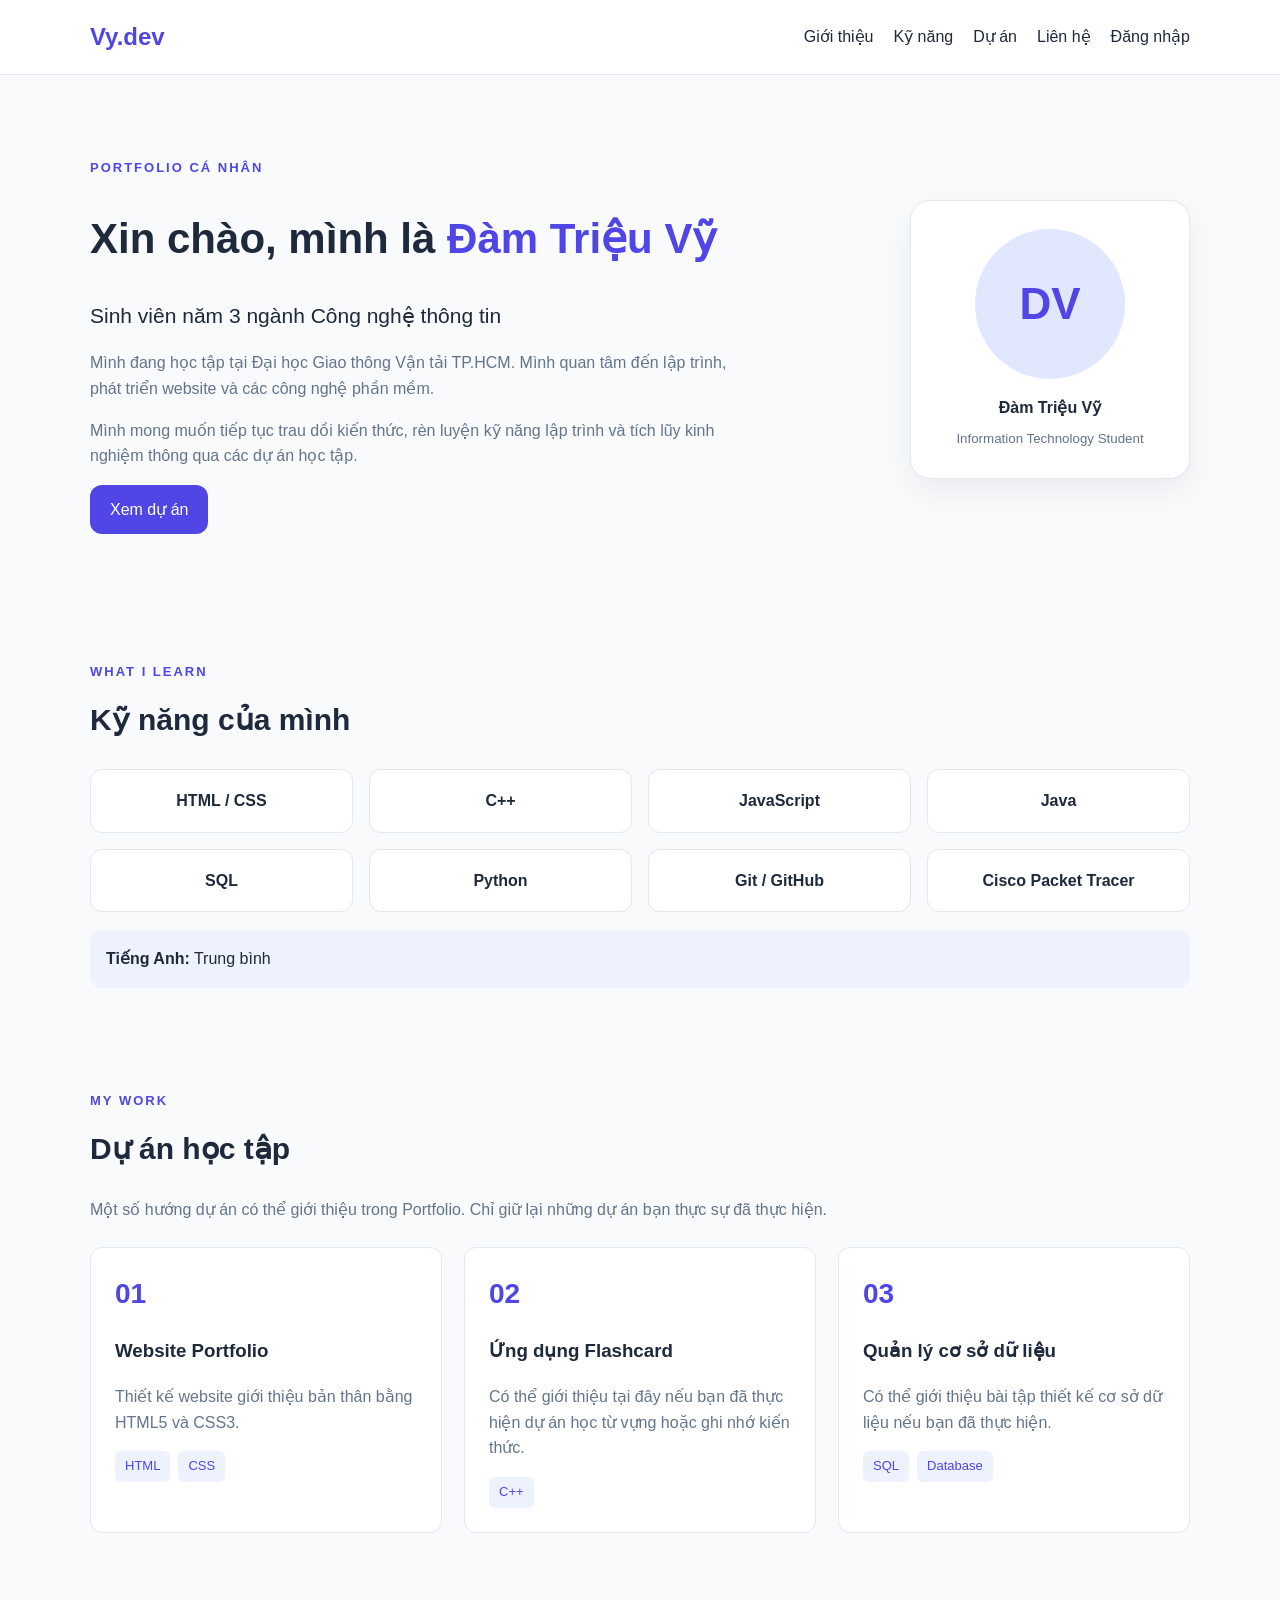
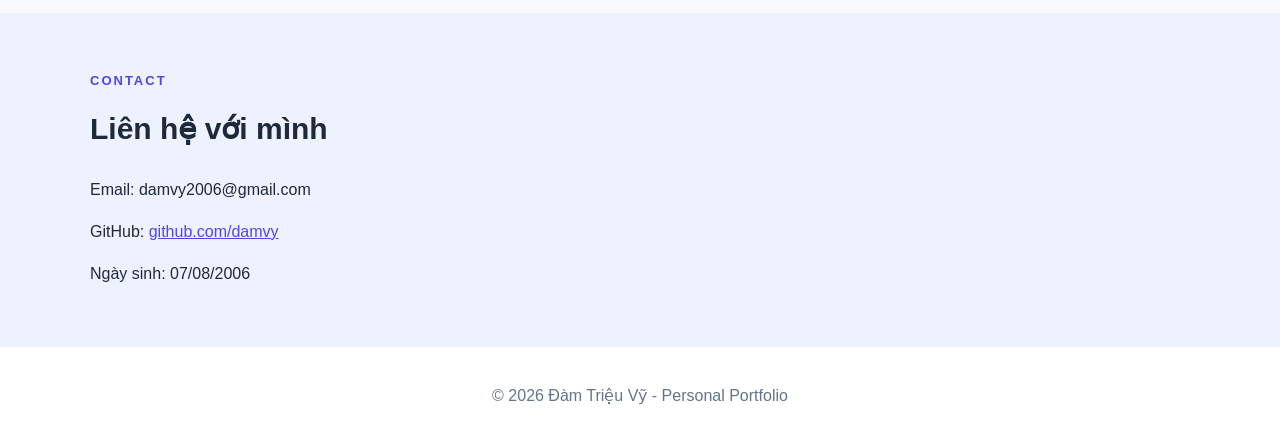
==== index.html @ d0e4dc6b "upload portfolio website" ====
<!DOCTYPE html>
<html lang="vi">
<head>
    <meta charset="UTF-8">
    <meta name="viewport" content="width=device-width, initial-scale=1.0">
    <title>Portfolio - Đàm Triệu Vỹ</title>
    <link rel="stylesheet" href="style.css">
</head>
<body>
    <header class="navbar">
        <div class="container nav-content">
            <a class="logo" href="index.html">Vy.dev</a>

            <nav class="nav-links">
                <a href="#about">Giới thiệu</a>
                <a href="#skills">Kỹ năng</a>
                <a href="#projects">Dự án</a>
                <a href="#contact">Liên hệ</a>
                <a href="login.html">Đăng nhập</a>
            </nav>
        </div>
    </header>

    <main>
        <section class="hero container" id="about">
            <div class="hero-content">
                <p class="eyebrow">PORTFOLIO CÁ NHÂN</p>
                <h1>Xin chào, mình là <span>Đàm Triệu Vỹ</span></h1>

                <h2>Sinh viên năm 3 ngành Công nghệ thông tin</h2>

                <p>
                    Mình đang học tập tại Đại học Giao thông Vận tải
                    TP.HCM. Mình quan tâm đến lập trình, phát triển
                    website và các công nghệ phần mềm.
                </p>

                <p>
                    Mình mong muốn tiếp tục trau dồi kiến thức,
                    rèn luyện kỹ năng lập trình và tích lũy kinh nghiệm
                    thông qua các dự án học tập.
                </p>

                <a class="btn" href="#projects">Xem dự án</a>
            </div>

            <div class="avatar">
                <div class="avatar-circle">
                    <span>DV</span>
                </div>
                <p>Đàm Triệu Vỹ</p>
                <small>Information Technology Student</small>
            </div>
        </section>

        <section class="section container" id="skills">
            <div class="section-heading">
                <p class="eyebrow">WHAT I LEARN</p>
                <h2>Kỹ năng của mình</h2>
            </div>

            <div class="skill-grid">
                <div class="skill-card">HTML / CSS</div>
                <div class="skill-card">C++</div>
                <div class="skill-card">JavaScript</div>
                <div class="skill-card">Java</div>
                <div class="skill-card">SQL</div>
                <div class="skill-card">Python</div>
                <div class="skill-card">Git / GitHub</div>
                <div class="skill-card">Cisco Packet Tracer</div>
            </div>

            <div class="language-card">
                <strong>Tiếng Anh:</strong> Trung bình
            </div>
        </section>

        <section class="section container" id="projects">
            <div class="section-heading">
                <p class="eyebrow">MY WORK</p>
                <h2>Dự án học tập</h2>
                <p>
                    Một số hướng dự án có thể giới thiệu trong Portfolio.
                    Chỉ giữ lại những dự án bạn thực sự đã thực hiện.
                </p>
            </div>

            <div class="project-grid">
                <article class="project-card">
                    <div class="project-number">01</div>
                    <h3>Website Portfolio</h3>
                    <p>
                        Thiết kế website giới thiệu bản thân bằng
                        HTML5 và CSS3.
                    </p>
                    <div class="tags">
                        <span>HTML</span>
                        <span>CSS</span>
                    </div>
                </article>

                <article class="project-card">
                    <div class="project-number">02</div>
                    <h3>Ứng dụng Flashcard</h3>
                    <p>
                        Có thể giới thiệu tại đây nếu bạn đã thực hiện
                        dự án học từ vựng hoặc ghi nhớ kiến thức.
                    </p>
                    <div class="tags">
                        <span>C++</span>
                    </div>
                </article>

                <article class="project-card">
                    <div class="project-number">03</div>
                    <h3>Quản lý cơ sở dữ liệu</h3>
                    <p>
                        Có thể giới thiệu bài tập thiết kế cơ sở dữ liệu
                        nếu bạn đã thực hiện.
                    </p>
                    <div class="tags">
                        <span>SQL</span>
                        <span>Database</span>
                    </div>
                </article>
            </div>
        </section>

        <section class="contact-section" id="contact">
            <div class="container">
                <p class="eyebrow">CONTACT</p>
                <h2>Liên hệ với mình</h2>
                <p>Email: damvy2006@gmail.com</p>
                <p>
                    GitHub:
                    <a href="https://github.com/damvy"
                       target="_blank"
                       rel="noopener noreferrer">
                        github.com/damvy
                    </a>
                </p>
                <p>Ngày sinh: 07/08/2006</p>
            </div>
        </section>
    </main>

    <footer class="footer">
        <p>© 2026 Đàm Triệu Vỹ - Personal Portfolio</p>
    </footer>
</body>
</html>
---- style.css ----
:root {
    --primary: #4f46e5;
    --secondary: #0f766e;
    --background: #f8fafc;
    --text: #1e293b;
    --font-size: 16px;
    --border-radius: 12px;
}

* {
    box-sizing: border-box;
}

body {
    margin: 0;
    font-family: Arial, sans-serif;
    font-size: var(--font-size);
    color: var(--text);
    background: var(--background);
    line-height: 1.6;
}

.container {
    width: 90%;
    max-width: 1100px;
    margin: 0 auto;
}

a {
    color: inherit;
    text-decoration: none;
}

button,
input {
    font: inherit;
}

img {
    max-width: 100%;
}

.btn {
    display: inline-block;
    padding: 12px 20px;
    background: var(--primary);
    color: white;
    border: none;
    border-radius: var(--border-radius);
    cursor: pointer;
}

.btn:hover {
    opacity: 0.9;
}

/* Navbar */
.navbar {
    background: white;
    border-bottom: 1px solid #e2e8f0;
}

.nav-content {
    display: flex;
    justify-content: space-between;
    align-items: center;
    gap: 20px;
    padding: 18px 0;
}

.logo {
    color: var(--primary);
    font-size: 24px;
    font-weight: bold;
}

.nav-links {
    display: flex;
    align-items: center;
    flex-wrap: wrap;
    gap: 20px;
}

.nav-links a:hover {
    color: var(--primary);
}

/* Hero */
.hero {
    display: flex;
    justify-content: space-between;
    align-items: center;
    gap: 48px;
    padding-top: 70px;
    padding-bottom: 70px;
}

.hero-content {
    flex: 1;
    max-width: 650px;
}

.eyebrow {
    color: var(--primary);
    font-size: 13px;
    font-weight: bold;
    letter-spacing: 2px;
}

.hero h1 {
    font-size: 42px;
    line-height: 1.2;
}

.hero h1 span {
    color: var(--primary);
}

.hero h2 {
    font-size: 21px;
    font-weight: normal;
}

.hero-content > p:not(.eyebrow) {
    color: #64748b;
}

.avatar {
    flex: 0 0 280px;
    padding: 28px 16px;
    text-align: center;
    background: white;
    border: 1px solid #e2e8f0;
    border-radius: 20px;
    box-shadow: 0 12px 30px rgba(15, 23, 42, 0.06);
}

.avatar-circle {
    width: 150px;
    height: 150px;
    margin: 0 auto;
    display: flex;
    align-items: center;
    justify-content: center;
    border-radius: 50%;
    background: #e0e7ff;
    color: var(--primary);
    font-size: 44px;
    font-weight: bold;
}

.avatar p {
    margin-bottom: 4px;
    font-weight: bold;
}

.avatar small {
    color: #64748b;
}

/* Section */
.section {
    padding-top: 45px;
    padding-bottom: 45px;
}

.section-heading {
    margin-bottom: 24px;
}

.section-heading h2,
.contact-section h2 {
    font-size: 30px;
    margin-top: 4px;
}

.section-heading > p:not(.eyebrow) {
    color: #64748b;
}

/* Skills */
.skill-grid {
    display: grid;
    grid-template-columns: repeat(4, minmax(0, 1fr));
    gap: 16px;
}

.skill-card {
    padding: 18px;
    text-align: center;
    background: white;
    border: 1px solid #e2e8f0;
    border-radius: var(--border-radius);
    font-weight: bold;
}

.language-card {
    margin-top: 18px;
    padding: 16px;
    background: #eef2ff;
    border-radius: var(--border-radius);
}

/* Projects */
.project-grid {
    display: grid;
    grid-template-columns: repeat(3, minmax(0, 1fr));
    gap: 22px;
}

.project-card {
    padding: 24px;
    background: white;
    border: 1px solid #e2e8f0;
    border-radius: var(--border-radius);
    transition: transform 0.2s;
}

.project-card:hover {
    transform: translateY(-4px);
}

.project-number {
    color: var(--primary);
    font-size: 28px;
    font-weight: bold;
}

.project-card p {
    color: #64748b;
}

.tags {
    display: flex;
    flex-wrap: wrap;
    gap: 8px;
}

.tags span {
    padding: 5px 10px;
    background: #eef2ff;
    color: var(--primary);
    border-radius: 6px;
    font-size: 13px;
}

/* Contact */
.contact-section {
    margin-top: 35px;
    padding: 45px 0;
    background: #eef2ff;
}

.contact-section a {
    color: var(--primary);
    text-decoration: underline;
}

.footer {
    padding: 20px;
    text-align: center;
    background: white;
    color: #64748b;
}

/* Login */
.login-page {
    min-height: 100vh;
    display: flex;
    justify-content: center;
    align-items: center;
    padding: 20px;
}

.login-card {
    width: 100%;
    max-width: 420px;
    padding: 32px;
    background: white;
    border: 1px solid #e2e8f0;
    border-radius: var(--border-radius);
    box-shadow: 0 12px 35px rgba(15, 23, 42, 0.08);
}

.login-logo {
    display: block;
    text-align: center;
    color: var(--primary);
    font-size: 24px;
    font-weight: bold;
}

.login-card h1 {
    margin-bottom: 4px;
    text-align: center;
}

.login-card > p {
    margin-bottom: 28px;
    text-align: center;
    color: #64748b;
}

.login-card form {
    display: flex;
    flex-direction: column;
    gap: 10px;
}

.login-card input {
    width: 100%;
    padding: 12px;
    border: 1px solid #cbd5e1;
    border-radius: 8px;
}

.login-card input:focus {
    outline: 2px solid #c7d2fe;
    border-color: var(--primary);
}

.login-btn {
    width: 100%;
    margin-top: 12px;
}

.back-link {
    display: block;
    margin-top: 20px;
    text-align: center;
    color: var(--primary);
}

/* Admin Dashboard */
.admin-layout {
    display: grid;
    grid-template-columns: 230px minmax(0, 1fr);
    min-height: 100vh;
}

.sidebar {
    padding: 28px 18px;
    background: #1e293b;
    color: white;
}

.sidebar-logo {
    display: block;
    margin-bottom: 40px;
    font-size: 26px;
    font-weight: bold;
}

.sidebar-label {
    color: #94a3b8;
    font-size: 12px;
}

.sidebar nav {
    display: flex;
    flex-direction: column;
    gap: 8px;
    margin-top: 16px;
}

.sidebar nav a {
    padding: 12px;
    border-radius: 8px;
}

.sidebar nav a:hover,
.sidebar nav a.active {
    background: var(--primary);
}

.admin-main {
    min-width: 0;
}

.toolbar {
    display: flex;
    justify-content: space-between;
    align-items: center;
    gap: 20px;
    padding: 20px 28px;
    background: white;
    border-bottom: 1px solid #e2e8f0;
}

.toolbar h1 {
    margin: 0;
    font-size: 24px;
}

.toolbar p {
    margin-bottom: 0;
    color: #64748b;
}

.admin-user {
    display: flex;
    align-items: center;
    gap: 10px;
}

.admin-avatar {
    width: 40px;
    height: 40px;
    display: flex;
    justify-content: center;
    align-items: center;
    border-radius: 50%;
    background: #e0e7ff;
    color: var(--primary);
    font-weight: bold;
}

.dashboard-content {
    padding: 28px;
}

.dashboard-content h2 {
    font-size: 22px;
}

.stats-grid {
    display: grid;
    grid-template-columns: repeat(3, minmax(0, 1fr));
    gap: 18px;
    margin-top: 20px;
}

.stat-card,
.admin-section {
    padding: 22px;
    background: white;
    border: 1px solid #e2e8f0;
    border-radius: var(--border-radius);
}

.stat-card p {
    margin-top: 0;
    color: #64748b;
}

.stat-card h3 {
    margin-bottom: 0;
    font-size: 18px;
    overflow-wrap: anywhere;
}

.admin-section {
    margin-top: 24px;
}

.management-header {
    display: flex;
    justify-content: space-between;
    align-items: center;
    gap: 20px;
    margin-bottom: 20px;
}

.management-header h2 {
    margin: 0;
}

.management-header p {
    color: #64748b;
}

.profile-info a {
    color: var(--primary);
    overflow-wrap: anywhere;
}

.table-wrapper {
    width: 100%;
    overflow-x: auto;
}

table {
    width: 100%;
    border-collapse: collapse;
    text-align: left;
}

th,
td {
    padding: 14px 12px;
    border-bottom: 1px solid #e2e8f0;
}

th {
    background: #f1f5f9;
}

/* Tablet: 768px - 1023px */
@media (min-width: 768px) and (max-width: 1023px) {
    .nav-links {
        gap: 12px;
    }

    .hero {
        gap: 24px;
    }

    .hero h1 {
        font-size: 34px;
    }

    .avatar {
        flex-basis: 230px;
    }

    .skill-grid {
        grid-template-columns: repeat(2, minmax(0, 1fr));
    }

    .project-grid {
        grid-template-columns: repeat(2, minmax(0, 1fr));
    }

    .admin-layout {
        grid-template-columns: 190px minmax(0, 1fr);
    }

    .dashboard-content {
        padding: 20px;
    }

    .stats-grid {
        grid-template-columns: repeat(2, minmax(0, 1fr));
    }
}

/* Mobile: duoi 768px */
@media (max-width: 767px) {
    .nav-content {
        flex-direction: column;
        gap: 14px;
    }

    .nav-links {
        justify-content: center;
        gap: 12px;
    }

    .hero {
        flex-direction: column-reverse;
        text-align: center;
        padding-top: 40px;
        padding-bottom: 40px;
    }

    .hero h1 {
        font-size: 30px;
    }

    .hero h2 {
        font-size: 19px;
    }

    .avatar {
        flex-basis: auto;
        width: 100%;
        max-width: 300px;
    }

    .skill-grid {
        grid-template-columns: repeat(2, minmax(0, 1fr));
    }

    .project-grid {
        grid-template-columns: 1fr;
    }

    .section-heading h2,
    .contact-section h2 {
        font-size: 26px;
    }

    .admin-layout {
        grid-template-columns: 1fr;
    }

    .sidebar {
        padding: 18px;
    }

    .sidebar-logo {
        margin-bottom: 16px;
    }

    .sidebar nav {
        flex-direction: row;
        flex-wrap: wrap;
    }

    .toolbar {
        flex-direction: column;
        align-items: flex-start;
        padding: 20px;
    }

    .dashboard-content {
        padding: 16px;
    }

    .stats-grid {
        grid-template-columns: 1fr;
    }

    .management-header {
        flex-direction: column;
        align-items: flex-start;
    }

    .admin-section {
        padding: 16px;
    }

    .login-card {
        padding: 24px;
    }
}
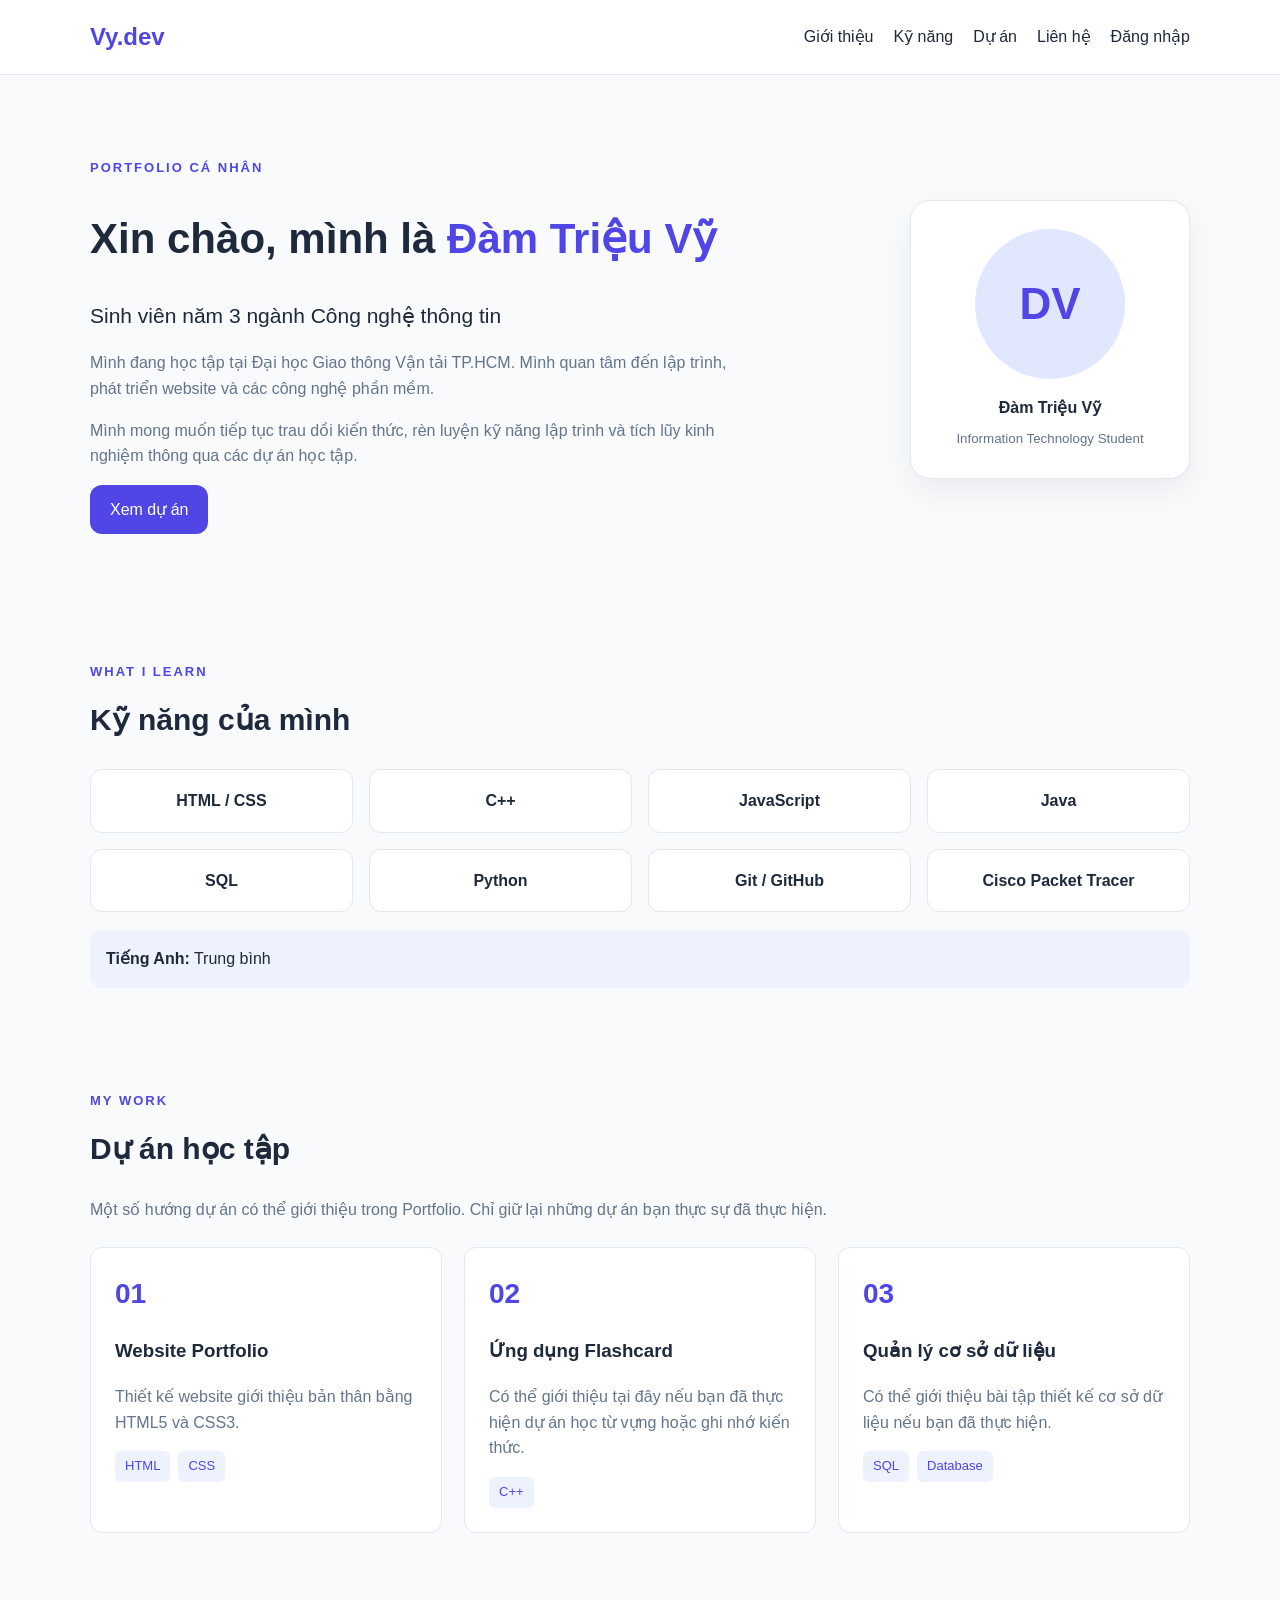
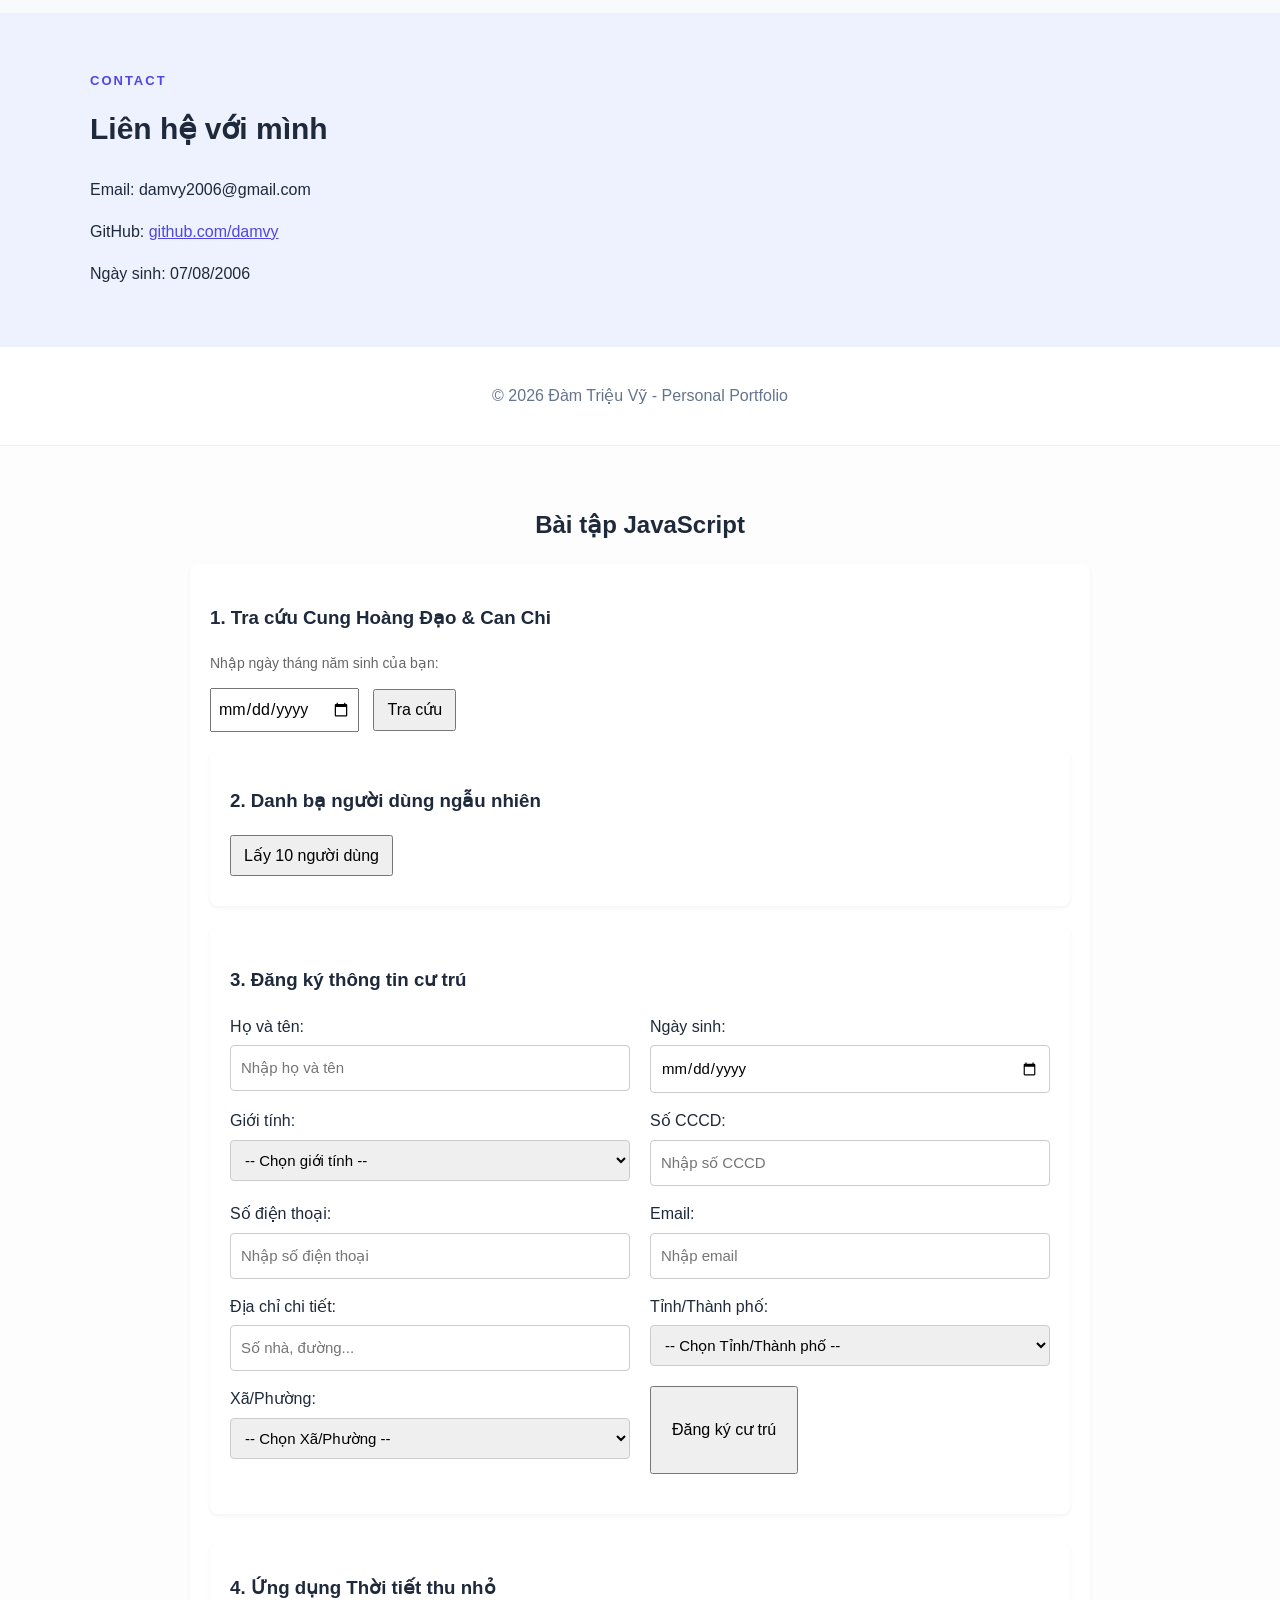
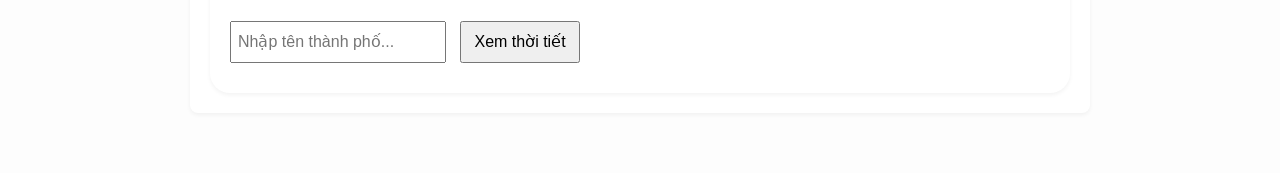
==== commit c1e79659: "Cap nhat giao dien va bai tap javascrip" ====
--- a/index.html
+++ b/index.html
@@ -1,12 +1,13 @@
-
 <!DOCTYPE html>
 <html lang="vi">
+
 <head>
     <meta charset="UTF-8">
     <meta name="viewport" content="width=device-width, initial-scale=1.0">
     <title>Portfolio - Đàm Triệu Vỹ</title>
     <link rel="stylesheet" href="style.css">
 </head>
+
 <body>
     <header class="navbar">
         <div class="container nav-content">
@@ -134,9 +135,7 @@
                 <p>Email: damvy2006@gmail.com</p>
                 <p>
                     GitHub:
-                    <a href="https://github.com/damvy"
-                       target="_blank"
-                       rel="noopener noreferrer">
+                    <a href="https://github.com/damvy" target="_blank" rel="noopener noreferrer">
                         github.com/damvy
                     </a>
                 </p>
@@ -148,5 +147,123 @@
     <footer class="footer">
         <p>© 2026 Đàm Triệu Vỹ - Personal Portfolio</p>
     </footer>
+
+    <!-- PHẦN BÀI TẬP JAVASCRIPT -->
+    <section id="bai-tap" style="padding: 40px; background: #fdfdfd; border-top: 1px solid #eee;">
+        <div class="container" style="max-width: 900px; margin: 0 auto;">
+            <h2 style="color: var(--primary-color); margin-bottom: 20px; text-align: center;">Bài tập JavaScript</h2>
+
+            <!-- Bài 1: Cung hoàng đạo & Can Chi -->
+            <div
+                style="background: white; padding: 20px; margin-bottom: 20px; border-radius: 8px; box-shadow: 0 2px 4px rgba(0,0,0,0.05);">
+                <h3>1. Tra cứu Cung Hoàng Đạo & Can Chi</h3>
+                <p style="font-size: 14px; color: #666;">Nhập ngày tháng năm sinh của bạn:</p>
+                <input type="date" id="txtNgaySinh" style="padding: 6px; margin-right: 10px;">
+                <button onclick="traCuu()" style="padding: 6px 12px; cursor: pointer;">Tra cứu</button>
+                <p id="lblKetQuaCanChi" style="margin-top: 10px; font-weight: bold; color: #333;"></p>
+                <div id="khungHinhAnh" class="khung-hinh-anh"
+                    style="display: none; gap: 30px; flex-wrap: wrap; margin-top: 20px;">
+                    <div style="text-align: center;">
+                        <h3>Con giáp</h3>
+                        <img id="hinhConGiap" src="images/tuat.jpg" alt="Con giáp Tuất" width="150">
+                    </div>
+
+                    <div style="text-align: center;">
+                        <h3>Cung hoàng đạo</h3>
+                        <img id="hinhCung" src="images/su-tu.jpg" alt="Cung Sư Tử" width="150">
+                    </div>
+
+                </div>
+
+                <!-- Bài 2: Random User -->
+                <div
+                    style="background: white; padding: 20px; margin-bottom: 20px; border-radius: 8px; box-shadow: 0 2px 4px rgba(0,0,0,0.05);">
+                    <h3>2. Danh bạ người dùng ngẫu nhiên</h3>
+                    <button onclick="layUser()" style="padding: 6px 12px; cursor: pointer; margin-bottom: 10px;">Lấy 10
+                        người dùng</button>
+                    <div id="khungUser" style="display: flex; flex-wrap: wrap; gap: 10px;"></div>
+                </div>
+
+
+                <!-- Bài 3: Đăng ký thông tin cư trú -->
+                <div class="form-cu-tru">
+                    <h3>3. Đăng ký thông tin cư trú</h3>
+
+                    <form id="formCuTru">
+                        <div class="form-group">
+                            <label for="txtHoTen">Họ và tên:</label>
+                            <input type="text" id="txtHoTen" placeholder="Nhập họ và tên" required>
+                        </div>
+
+                        <div class="form-group">
+                            <label for="txtNgaySinh">Ngày sinh:</label>
+                            <input type="date" id="txtNgaySinh" required>
+                        </div>
+
+                        <div class="form-group">
+                            <label>Giới tính:</label>
+                            <select id="selGioiTinh" required>
+                                <option value="">-- Chọn giới tính --</option>
+                                <option value="Nam">Nam</option>
+                                <option value="Nữ">Nữ</option>
+                                <option value="Khác">Khác</option>
+                            </select>
+                        </div>
+
+                        <div class="form-group">
+                            <label for="txtCCCD">Số CCCD:</label>
+                            <input type="text" id="txtCCCD" placeholder="Nhập số CCCD" pattern="[0-9]{12}"
+                                maxlength="12" required>
+                        </div>
+
+                        <div class="form-group">
+                            <label for="txtSDT">Số điện thoại:</label>
+                            <input type="tel" id="txtSDT" placeholder="Nhập số điện thoại" required>
+                        </div>
+
+                        <div class="form-group">
+                            <label for="txtEmail">Email:</label>
+                            <input type="email" id="txtEmail" placeholder="Nhập email">
+                        </div>
+
+                        <div class="form-group">
+                            <label for="txtDiaChi">Địa chỉ chi tiết:</label>
+                            <input type="text" id="txtDiaChi" placeholder="Số nhà, đường..." required>
+                        </div>
+
+                        <div class="form-group">
+                            <label for="selTinh">Tỉnh/Thành phố:</label>
+                            <select id="selTinh" onchange="layXaPhuong()" required>
+                                <option value="">-- Chọn Tỉnh/Thành phố --</option>
+                            </select>
+                        </div>
+
+                        <div class="form-group">
+                            <label for="selXa">Xã/Phường:</label>
+                            <select id="selXa" required>
+                                <option value="">-- Chọn Xã/Phường --</option>
+                            </select>
+                        </div>
+
+                        <button type="submit">Đăng ký cư trú</button>
+                    </form>
+
+                    <div id="ketQuaCuTru"></div>
+                </div>
+
+                <!-- Bài 4: Thời tiết -->
+                <div
+                    style="background: white; padding: 20px; border-radius: 20px; box-shadow: 0 2px 4px rgba(0,0,0,0.05);">
+                    <h3>4. Ứng dụng Thời tiết thu nhỏ</h3>
+                    <input type="text" id="txtThanhPho" placeholder="Nhập tên thành phố..."
+                        style="padding: 6px; margin-right: 10px;">
+                    <button onclick="xemThoiTiet()" style="padding: 6px 12px; cursor: pointer;">Xem thời tiết</button>
+                    <div id="ketQuaThoiTiet" style="margin-top: 10px;"></div>
+                </div>
+            </div>
+    </section>
+
+    <script src="script.js"></script>
 </body>
-</html>
+
+</html>
--- a/style.css
+++ b/style.css
@@ -1,4 +1,3 @@
-
 :root {
     --primary: #4f46e5;
     --secondary: #0f766e;
@@ -122,7 +121,7 @@
     font-weight: normal;
 }
 
-.hero-content > p:not(.eyebrow) {
+.hero-content>p:not(.eyebrow) {
     color: #64748b;
 }
 
@@ -175,7 +174,7 @@
     margin-top: 4px;
 }
 
-.section-heading > p:not(.eyebrow) {
+.section-heading>p:not(.eyebrow) {
     color: #64748b;
 }
 
@@ -296,7 +295,7 @@
     text-align: center;
 }
 
-.login-card > p {
+.login-card>p {
     margin-bottom: 28px;
     text-align: center;
     color: #64748b;
@@ -625,3 +624,97 @@
         padding: 24px;
     }
 }
+
+.user-grid {
+    display: grid;
+    grid-template-columns: repeat(5, minmax(0, 1fr));
+    gap: 20px;
+    margin-top: 20px;
+}
+
+.user-card {
+    background: white;
+    padding: 15px;
+    border: 1px solid #ddd;
+    border-radius: 8px;
+    text-align: center;
+    overflow-wrap: anywhere;
+}
+
+.user-card img {
+    width: 80px;
+    height: 80px;
+    border-radius: 50%;
+    object-fit: cover;
+}
+
+.user-card h3 {
+    font-size: 16px;
+}
+
+@media (max-width: 900px) {
+    .user-grid {
+        grid-template-columns: repeat(3, minmax(0, 1fr));
+    }
+}
+
+@media (max-width: 600px) {
+    .user-grid {
+        grid-template-columns: repeat(2, minmax(0, 1fr));
+    }
+}
+.form-cu-tru {
+    background: white;
+    padding: 20px;
+    margin-bottom: 20px;
+    border-radius: 8px;
+    box-shadow: 0 2px 4px rgba(0, 0, 0, 0.05);
+}
+
+.form-group {
+    display: flex;
+    flex-direction: column;
+    margin-bottom: 15px;
+}
+
+.form-group label {
+    margin-bottom: 6px;
+}
+
+.form-group input,
+.form-group select {
+    padding: 10px;
+    border: 1px solid #ccc;
+    border-radius: 4px;
+    font-size: 15px;
+    box-sizing: border-box;
+    width: 100%;
+}
+
+.form-cu-tru button {
+    padding: 10px 20px;
+    cursor: pointer;
+}
+
+#ketQuaCuTru {
+    margin-top: 20px;
+    line-height: 1.8;
+}
+
+@media (min-width: 600px) {
+    #formCuTru {
+        display: grid;
+        grid-template-columns: 1fr 1fr;
+        gap: 0 20px;
+    }
+
+    #formCuTru button {
+        width: fit-content;
+    }
+}
+#khungHinhAnh img {
+    width: 350px;
+    height: 300px;
+    object-fit: contain;
+    margin: 10px;
+}
